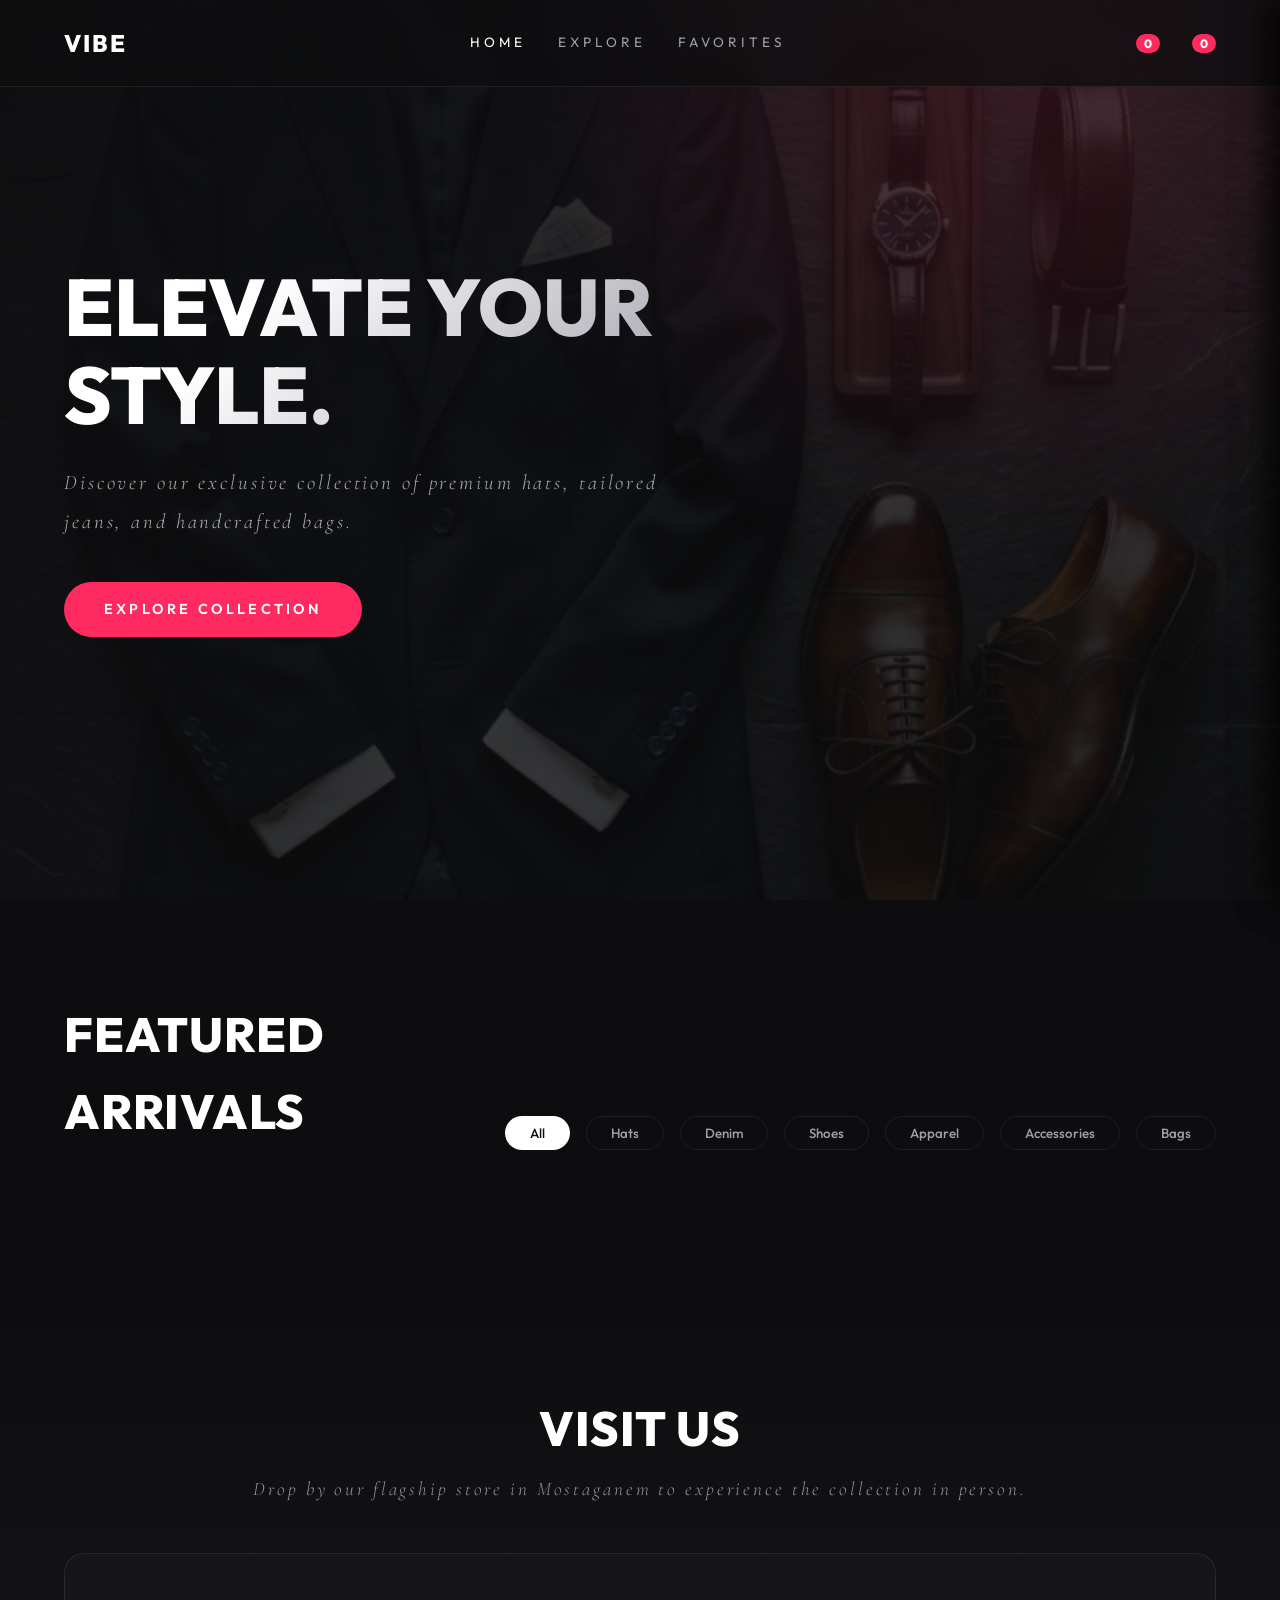
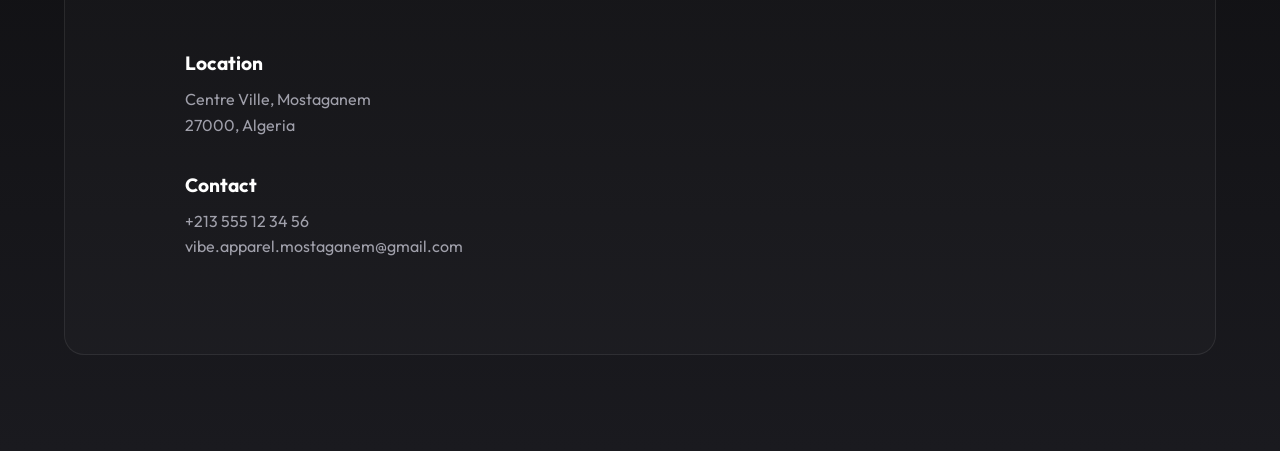
==== index.html @ 13a7c22e "Add files via upload" ====
<!DOCTYPE html>
<html lang="en">
<head>
    <meta charset="UTF-8">
    <meta name="viewport" content="width=device-width, initial-scale=1.0">
    <title>Vibe | Premium Apparel</title>
    <link href="https://fonts.googleapis.com/css2?family=Outfit:wght@300;400;600;800&family=Cormorant+Garamond:ital,wght@0,300;0,400;1,300&display=swap" rel="stylesheet">
    <link rel="stylesheet" href="style.css">
    <!-- Lucide icons for quick premium icons -->
    <script src="https://unpkg.com/lucide@latest"></script>
</head>
<body>
    <header>
        <a href="index.html" class="logo">VIBE</a>
        <nav class="header-nav">
            <a href="index.html" class="nav-link" style="color:white">Home</a>
            <a href="explore.html" class="nav-link">Explore</a>
            <a href="favorites.html" class="nav-link">Favorites</a>
        </nav>
        <div class="header-actions">
            <button id="cart-toggle" class="nav-btn" title="Market Cart">
                <i data-lucide="shopping-bag"></i>
                <span id="cart-count">0</span>
            </button>
            <button id="favorites-toggle" class="nav-btn">
                <i data-lucide="heart"></i>
                <span id="favorites-count">0</span>
            </button>
        </div>
    </header>

    <main>
        <section class="hero">
            <div class="hero-content">
                <h1 class="glitch" data-text="ELEVATE YOUR STYLE.">ELEVATE YOUR STYLE.</h1>
                <p class="hero-subtext">Discover our exclusive collection of premium hats, tailored jeans, and handcrafted bags.</p>
                <a href="explore.html" class="cta-btn">Explore Collection</a>
            </div>
            <div class="hero-bg-animated"></div>
        </section>

        <section class="products-section">
            <div class="section-header">
                <h2 class="featured-title">
                    <span class="word">Featured</span> 
                    <span class="word">Arrivals</span>
                </h2>
                <div class="filters">
                    <button class="filter-btn active" data-filter="all">All</button>
                    <button class="filter-btn" data-filter="hats">Hats</button>
                    <button class="filter-btn" data-filter="jeans">Denim</button>
                    <button class="filter-btn" data-filter="shoes">Shoes</button>
                    <button class="filter-btn" data-filter="apparel">Apparel</button>
                    <button class="filter-btn" data-filter="accessories">Accessories</button>
                    <button class="filter-btn" data-filter="bags">Bags</button>
                </div>
            </div>
            
            <div id="product-grid" class="product-grid">
                <!-- Products dynamically inserted here -->
            </div>
        </section>

        <section class="contact-section">
            <div class="section-header center">
                <h2>Visit Us</h2>
                <p>Drop by our flagship store in Mostaganem to experience the collection in person.</p>
            </div>
            
            <div class="contact-container">
                <div class="contact-info">
                    <div class="contact-card">
                        <i data-lucide="map-pin"></i>
                        <div>
                            <h3>Location</h3>
                            <p>Centre Ville, Mostaganem<br>27000, Algeria</p>
                        </div>
                    </div>
                    <div class="contact-card">
                        <i data-lucide="phone"></i>
                        <div>
                            <h3>Contact</h3>
                            <p>+213 555 12 34 56<br>vibe.apparel.mostaganem@gmail.com</p>
                        </div>
                    </div>
                </div>
                <div class="map-container">
                    <iframe 
                        src="https://maps.google.com/maps?q=Centre%20Ville,%20Mostaganem,%20Algeria&t=&z=14&ie=UTF8&iwloc=&output=embed" 
                        width="100%" 
                        height="100%" 
                        style="border:0;" 
                        allowfullscreen="" 
                        loading="lazy" 
                        referrerpolicy="no-referrer-when-downgrade">
                    </iframe>
                </div>
            </div>
        </section>
    </main>

    <!-- Cart / Market Panel -->
    <aside id="cart-panel" class="favorites-panel cart-panel">
        <div class="panel-header">
            <h2>Your Market</h2>
            <button id="close-cart" class="close-btn"><i data-lucide="x"></i></button>
        </div>
        <div id="cart-list" class="favorites-list">
            <div class="empty-state">Your market is empty.</div>
        </div>
        <div class="cart-footer" id="cart-footer" style="display:none">
            <div class="cart-total"><span>Total</span><span id="cart-total-price">$0.00</span></div>
            <a href="checkout.html" class="checkout-btn">Proceed to Checkout <i data-lucide="arrow-right"></i></a>
        </div>
    </aside>

    <aside id="favorites-panel" class="favorites-panel">
        <div class="panel-header">
            <h2>Your Favorites</h2>
            <button id="close-favorites" class="close-btn"><i data-lucide="x"></i></button>
        </div>
        <div id="favorites-list" class="favorites-list">
            <div class="empty-state">No favorites yet.</div>
        </div>
    </aside>

    <!-- Product Zoom Modal -->
    <div id="product-modal" class="product-modal">
        <div class="modal-content">
            <button id="close-modal" class="close-btn modal-close"><i data-lucide="x"></i></button>
            <div class="modal-body">
                <div class="modal-img-container">
                    <img id="modal-img" src="" alt="Product">
                </div>
            </div>
        </div>
    </div>

    <div id="panel-overlay" class="panel-overlay"></div>

    <!-- GSAP and ScrollTrigger -->
    <script src="https://cdnjs.cloudflare.com/ajax/libs/gsap/3.12.2/gsap.min.js"></script>
    <script src="https://cdnjs.cloudflare.com/ajax/libs/gsap/3.12.2/ScrollTrigger.min.js"></script>
    
    <script src="renderer.js"></script>
</body>
</html>
---- style.css ----
/* Base and Variables */
:root {
    --bg-color: #0d0d0f;
    --surface-color: #1a1a1f;
    --surface-hover: #232329;
    --text-primary: #ffffff;
    --text-secondary: #a0a0ab;
    --accent: #ff2a5f;
    --accent-hover: #ff4d79;
    --border: rgba(255, 255, 255, 0.08);
}

* {
    margin: 0;
    padding: 0;
    box-sizing: border-box;
    font-family: 'Outfit', sans-serif;
}

body {
    background-color: var(--bg-color);
    color: var(--text-primary);
    overflow-x: hidden;
    line-height: 1.6;
}

.fill-current {
    fill: currentColor;
}

/* Header */
header {
    position: fixed;
    top: 0;
    width: 100%;
    padding: 1.5rem 4rem;
    display: flex;
    justify-content: space-between;
    align-items: center;
    background: rgba(13, 13, 15, 0.7);
    backdrop-filter: blur(12px);
    -webkit-backdrop-filter: blur(12px);
    z-index: 100;
    border-bottom: 1px solid var(--border);
}

.header-nav {
    display: flex;
    align-items: center;
    gap: 2rem;
}

.header-actions {
    display: flex;
    align-items: center;
    gap: 1.5rem;
}

.nav-link {
    color: var(--text-secondary);
    text-decoration: none;
    font-size: 0.85rem;
    font-weight: 400;
    letter-spacing: 0.25rem;
    text-transform: uppercase;
    transition: color 0.3s;
    position: relative;
}

.nav-link::after {
    content: '';
    position: absolute;
    bottom: -4px;
    left: 0;
    width: 0;
    height: 1px;
    background: var(--accent);
    transition: width 0.3s;
}

.nav-link:hover {
    color: white;
}

.nav-link:hover::after {
    width: 100%;
}

.logo {
    font-size: 1.5rem;
    font-weight: 800;
    letter-spacing: 2px;
    text-decoration: none;
    color: var(--text-primary);
}

.nav-btn {
    background: transparent;
    border: none;
    color: var(--text-primary);
    cursor: pointer;
    display: flex;
    align-items: center;
    gap: 0.5rem;
    font-size: 1.1rem;
    transition: color 0.3s;
}

.nav-btn:hover {
    color: var(--accent);
}

#favorites-count {
    background: var(--accent);
    color: white;
    font-size: 0.75rem;
    font-weight: 800;
    padding: 2px 8px;
    border-radius: 12px;
}

/* Hero Section */
.hero {
    height: 100vh;
    display: flex;
    align-items: center;
    padding: 0 4rem;
    position: relative;
    overflow: hidden;
    background: linear-gradient(135deg, rgba(13, 13, 15, 0.9) 0%, rgba(13, 13, 15, 0.4) 60%), url('hero-bg.png') center/cover no-repeat;
}

.hero::before {
    content: '';
    position: absolute;
    inset: 0;
    background: rgba(13, 13, 15, 0.7);
    z-index: 0;
}

.hero-content {
    max-width: 600px;
    z-index: 2;
}

.hero h1 {
    font-size: 5rem;
    line-height: 1.1;
    font-weight: 800;
    margin-bottom: 1.5rem;
    background: linear-gradient(135deg, #fff 30%, #a0a0ab 100%);
    -webkit-background-clip: text;
    background-clip: text;
    -webkit-text-fill-color: transparent;
    animation: fadeInUp 1s ease-out forwards;
}

.hero p,
.hero-subtext {
    font-family: 'Cormorant Garamond', serif;
    font-size: 1.3rem;
    font-weight: 300;
    font-style: italic;
    color: rgba(255,255,255,0.65);
    letter-spacing: 0.18rem;
    line-height: 1.9;
    margin-bottom: 2.5rem;
    animation: fadeInUp 1s ease-out 0.2s forwards;
    opacity: 0;
}

.cta-btn {
    display: inline-block;
    padding: 1rem 2.5rem;
    font-size: 0.9rem;
    font-weight: 600;
    letter-spacing: 0.2rem;
    text-transform: uppercase;
    text-decoration: none;
    background: var(--accent);
    color: white;
    border: none;
    border-radius: 30px;
    cursor: pointer;
    transition: transform 0.3s, box-shadow 0.3s, background 0.3s;
    animation: fadeInUp 1s ease-out 0.4s forwards;
    opacity: 0;
}

.cta-btn:hover {
    background: var(--accent-hover);
    transform: translateY(-2px);
    box-shadow: 0 10px 20px rgba(255, 42, 95, 0.3);
}

.hero-bg-animated {
    position: absolute;
    top: -50%;
    right: -20%;
    width: 80vw;
    height: 80vw;
    background: radial-gradient(circle, rgba(255, 42, 95, 0.15) 0%, rgba(13, 13, 15, 0) 70%);
    filter: blur(60px);
    border-radius: 50%;
    animation: float 10s infinite ease-in-out alternate;
    z-index: 1;
}

/* Products Section */
.products-section {
    padding: 6rem 4rem;
}

.section-header {
    display: flex;
    justify-content: space-between;
    align-items: flex-end;
    margin-bottom: 3rem;
}

.section-header h2 {
    font-size: 3rem;
    font-weight: 800;
    letter-spacing: 0.05rem;
    text-transform: uppercase;
}

.section-header.center {
    flex-direction: column;
    align-items: center;
    text-align: center;
}

.section-header.center p {
    font-family: 'Cormorant Garamond', serif;
    font-style: italic;
    font-weight: 300;
    font-size: 1.2rem;
    letter-spacing: 0.18rem;
    color: rgba(255,255,255,0.55);
    margin-top: 0.5rem;
}

.filters {
    display: flex;
    gap: 1rem;
}

.filter-btn {
    background: transparent;
    border: 1px solid var(--border);
    color: var(--text-secondary);
    padding: 0.5rem 1.5rem;
    border-radius: 20px;
    cursor: pointer;
    transition: all 0.3s;
    font-weight: 500;
}

.filter-btn:hover,
.filter-btn.active {
    background: var(--text-primary);
    color: var(--bg-color);
}

/* Product Grid with Hover Reveal Pattern */
.product-grid {
    display: grid;
    grid-template-columns: repeat(auto-fill, minmax(300px, 1fr));
    gap: 2rem;
    transition: background-color 0.4s ease;
}

/* The magic for "concealing the background" */
.product-grid:has(.product-card:hover) .product-card:not(:hover) {
    opacity: 0.3;
    filter: blur(2px) grayscale(50%);
    transform: scale(0.98);
}

.product-card {
    background: var(--surface-color);
    border-radius: 16px;
    overflow: hidden;
    position: relative;
    transition: all 0.4s cubic-bezier(0.175, 0.885, 0.32, 1.275);
    border: 1px solid var(--border);
    cursor: pointer;
    display: flex;
    flex-direction: column;
}

.product-card:hover {
    transform: translateY(-10px) scale(1.02);
    box-shadow: 0 20px 40px rgba(0, 0, 0, 0.5);
    border-color: rgba(255, 255, 255, 0.2);
    z-index: 10;
}

.card-img-wrapper {
    width: 100%;
    aspect-ratio: 4/5;
    overflow: hidden;
    background: #2a2a30;
    position: relative;
}

.card-img {
    width: 100%;
    height: 100%;
    object-fit: cover;
    transition: transform 0.7s cubic-bezier(0.4, 0, 0.2, 1);
}

.fav-icon-btn {
    position: absolute;
    top: 1rem;
    right: 1rem;
    background: rgba(0,0,0,0.5);
    border: 1px solid rgba(255,255,255,0.1);
    border-radius: 50%;
    width: 40px; height: 40px;
    display: flex; align-items: center; justify-content: center;
    cursor: pointer;
    transition: all 0.3s;
    backdrop-filter: blur(4px);
    z-index: 5;
}
.fav-icon-btn:hover {
    background: rgba(0,0,0,0.8);
    transform: scale(1.05);
}

.product-card:hover .card-img {
    transform: scale(1.08);
}

.card-info {
    padding: 1.5rem;
    flex-grow: 1;
    display: flex;
    flex-direction: column;
    justify-content: flex-end;
}

.card-category {
    font-size: 0.8rem;
    color: var(--text-secondary);
    text-transform: uppercase;
    letter-spacing: 1px;
    margin-bottom: 0.5rem;
}

.card-title {
    font-size: 1.2rem;
    font-weight: 600;
    margin-bottom: 0.5rem;
}

.card-price {
    font-size: 1.2rem;
    color: var(--text-light);
    margin-bottom: 1rem;
}

.category-title {
    color: var(--gold);
    margin: 4rem 0 2rem;
    text-transform: uppercase;
    font-size: 2rem;
    border-bottom: 1px solid var(--gold-dark);
    padding-bottom: 0.5rem;
    grid-column: 1 / -1;
    width: 100%;
}

.fav-btn {
    position: absolute;
    top: 1rem;
    right: 1rem;
    background: rgba(0, 0, 0, 0.4);
    backdrop-filter: blur(8px);
    border: none;
    border-radius: 50%;
    width: 40px;
    height: 40px;
    display: flex;
    justify-content: center;
    align-items: center;
    color: white;
    cursor: pointer;
    transition: all 0.3s;
    opacity: 0;
    transform: translateY(-10px);
}

.product-card:hover .fav-btn {
    opacity: 1;
    transform: translateY(0);
}

.fav-btn.active {
    color: var(--accent);
    opacity: 1;
    transform: translateY(0);
}

.fav-btn:hover {
    background: rgba(255, 255, 255, 0.1);
    transform: scale(1.1);
}

/* Favorites Panel */
.favorites-panel {
    position: fixed;
    top: 0;
    right: -400px;
    width: 400px;
    height: 100vh;
    background: var(--surface-color);
    box-shadow: -10px 0 30px rgba(0, 0, 0, 0.5);
    z-index: 200;
    transition: right 0.4s cubic-bezier(0.165, 0.84, 0.44, 1);
    display: flex;
    flex-direction: column;
    border-left: 1px solid var(--border);
}

.favorites-panel.open {
    right: 0;
}

.panel-overlay {
    position: fixed;
    top: 0;
    left: 0;
    width: 100%;
    height: 100vh;
    background: rgba(0, 0, 0, 0.6);
    backdrop-filter: blur(4px);
    z-index: 150;
    opacity: 0;
    pointer-events: none;
    transition: opacity 0.4s;
}

.panel-overlay.active {
    opacity: 1;
    pointer-events: all;
}

.panel-header {
    padding: 2rem;
    border-bottom: 1px solid var(--border);
    display: flex;
    justify-content: space-between;
    align-items: center;
}

.close-btn {
    background: transparent;
    border: none;
    color: var(--text-secondary);
    cursor: pointer;
    transition: color 0.3s;
}

.close-btn:hover {
    color: white;
}

.favorites-list {
    padding: 2rem;
    flex: 1;
    overflow-y: auto;
    display: flex;
    flex-direction: column;
    gap: 1.5rem;
}

.fav-item {
    display: flex;
    gap: 1rem;
    align-items: center;
    background: rgba(255, 255, 255, 0.03);
    padding: 0.5rem;
    border-radius: 12px;
    border: 1px solid transparent;
    transition: border-color 0.3s;
}

.fav-item:hover {
    border-color: var(--border);
}

.fav-item-img {
    width: 60px;
    height: 75px;
    border-radius: 8px;
    object-fit: cover;
}

.fav-item-info {
    flex: 1;
}

.fav-item-title {
    font-weight: 600;
    font-size: 0.9rem;
    margin-bottom: 0.2rem;
}

.fav-item-price {
    color: var(--accent);
    font-size: 0.9rem;
}

.remove-fav-btn {
    background: transparent;
    border: none;
    color: var(--text-secondary);
    cursor: pointer;
    padding: 0.5rem;
    transition: color 0.3s;
}

.remove-fav-btn:hover {
    color: var(--accent);
}

.empty-state {
    text-align: center;
    color: var(--text-secondary);
    margin-top: 2rem;
}

/* Animations */
@keyframes fadeInUp {
    to {
        opacity: 1;
        transform: translateY(0);
    }

    from {
        opacity: 0;
        transform: translateY(30px);
    }
}

@keyframes float {
    0% {
        transform: translateY(0) translateX(0);
    }

    100% {
        transform: translateY(-30px) translateX(20px);
    }
}

@media (max-width: 768px) {
    header {
        padding: 1.5rem 2rem;
    }

    .hero {
        padding: 0 2rem;
        justify-content: center;
        text-align: center;
    }

    .hero h1 {
        font-size: 3.5rem;
    }

    .products-section {
        padding: 4rem 2rem;
    }

    .favorites-panel {
        width: 100%;
        right: -100%;
    }
}

/* Additional Helpers */
.center { text-align: center; justify-content: center; align-items: center; }
.center p { color: var(--text-secondary); margin-top: 0.5rem; }

/* Contact Section & Map (50/50 split) */
.contact-section {
    padding: 6rem 4rem;
    background: linear-gradient(to bottom, var(--bg-color), var(--surface-color));
}

.contact-container {
    display: flex;
    gap: 0;
    margin-top: 3rem;
    background: rgba(255,255,255,0.02);
    border: 1px solid var(--border);
    border-radius: 20px;
    overflow: hidden;
}

.contact-info {
    flex: 0 0 50%;
    padding: 4rem;
    display: flex;
    flex-direction: column;
    justify-content: center;
    gap: 2rem;
}

.contact-card {
    display: flex;
    align-items: flex-start;
    gap: 1.5rem;
}

.contact-card i {
    color: var(--accent);
    width: 32px;
    height: 32px;
}

.contact-card h3 {
    font-size: 1.2rem;
    margin-bottom: 0.5rem;
    color: white;
}

.contact-card p {
    color: var(--text-secondary);
    line-height: 1.6;
}

.map-container {
    flex: 0 0 50%;
    min-height: 400px;
}

@media (max-width: 992px) {
    .contact-container { flex-direction: column; }
    .contact-info, .map-container { flex: 0 0 100%; }
    .map-container { min-height: 300px; }
}

/* Modal Overlay Styling */
.product-modal {
    position: fixed;
    top: 0;
    left: 0;
    width: 100vw;
    height: 100vh;
    background: rgba(0, 0, 0, 0.9);
    backdrop-filter: blur(10px);
    z-index: 9999;
    display: flex;
    justify-content: center;
    align-items: center;
    opacity: 0;
    pointer-events: none;
    transition: opacity 0.3s ease;
}

.product-modal.active {
    opacity: 1;
    pointer-events: auto;
}

.product-modal .modal-content {
    position: relative;
    background: transparent;
    border: none;
    box-shadow: none;
    display: flex;
    justify-content: center;
    align-items: center;
    width: 100%;
    height: 100%;
}

.product-modal .modal-close {
    position: absolute;
    top: 2rem;
    right: 2rem;
    background: rgba(255, 255, 255, 0.1);
    border: none;
    border-radius: 50%;
    width: 50px;
    height: 50px;
    display: flex;
    justify-content: center;
    align-items: center;
    color: white;
    cursor: pointer;
    z-index: 10000;
    transition: all 0.3s;
}

.product-modal .modal-close:hover {
    background: var(--accent);
    transform: rotate(90deg);
}

.modal-body {
    display: flex;
    justify-content: center;
    align-items: center;
    width: 100%;
}

.modal-img-container {
    display: flex;
    justify-content: center;
    align-items: center;
    background: transparent;
    width: 100%;
}

.modal-img-container img {
    max-height: 85vh;
    max-width: 90vw;
    object-fit: contain;
    border-radius: 12px;
}

/* ============================================================
   Cart / Market Styles
   ============================================================ */

/* "Add to Market" button on product cards */
.card-price-row {
    display: flex;
    justify-content: space-between;
    align-items: center;
}

.add-to-cart-btn {
    background: rgba(255, 42, 95, 0.12);
    border: 1px solid rgba(255, 42, 95, 0.35);
    color: var(--accent);
    border-radius: 50%;
    width: 36px;
    height: 36px;
    display: flex;
    justify-content: center;
    align-items: center;
    cursor: pointer;
    transition: all 0.3s;
    flex-shrink: 0;
}

.add-to-cart-btn:hover {
    background: var(--accent);
    border-color: var(--accent);
    color: white;
    transform: scale(1.15);
}

/* Cart count badge (mirroring favorites) */
#cart-count {
    background: var(--accent);
    color: white;
    font-size: 0.75rem;
    font-weight: 800;
    padding: 2px 8px;
    border-radius: 12px;
}

/* Quantity controls inside cart panel */
.cart-qty-row {
    display: flex;
    align-items: center;
    gap: 0.5rem;
    margin: 0.35rem 0;
}

.qty-btn {
    background: rgba(255,255,255,0.08);
    border: 1px solid var(--border);
    color: white;
    border-radius: 50%;
    width: 26px;
    height: 26px;
    display: flex;
    justify-content: center;
    align-items: center;
    cursor: pointer;
    font-size: 1rem;
    line-height: 1;
    transition: background 0.2s;
}

.qty-btn:hover {
    background: rgba(255,255,255,0.18);
}

.qty-label {
    font-size: 0.9rem;
    font-weight: 600;
    min-width: 20px;
    text-align: center;
}

/* Cart footer (total + checkout CTA) */
.cart-footer {
    padding: 1.5rem 2rem;
    border-top: 1px solid var(--border);
    background: rgba(0,0,0,0.2);
}

.cart-total {
    display: flex;
    justify-content: space-between;
    font-size: 1rem;
    font-weight: 600;
    margin-bottom: 1rem;
}

.checkout-btn {
    display: flex;
    justify-content: center;
    align-items: center;
    gap: 0.5rem;
    width: 100%;
    padding: 0.85rem;
    background: var(--accent);
    color: white;
    text-decoration: none;
    border-radius: 10px;
    font-size: 0.85rem;
    font-weight: 700;
    letter-spacing: 0.1rem;
    text-transform: uppercase;
    transition: all 0.3s;
}

.checkout-btn:hover {
    background: #ff4d79;
    transform: translateY(-2px);
    box-shadow: 0 10px 30px rgba(255, 42, 95, 0.35);
}

/* Background clip fix for standard compatibility */
.hero h1 {
    background-clip: text;
}
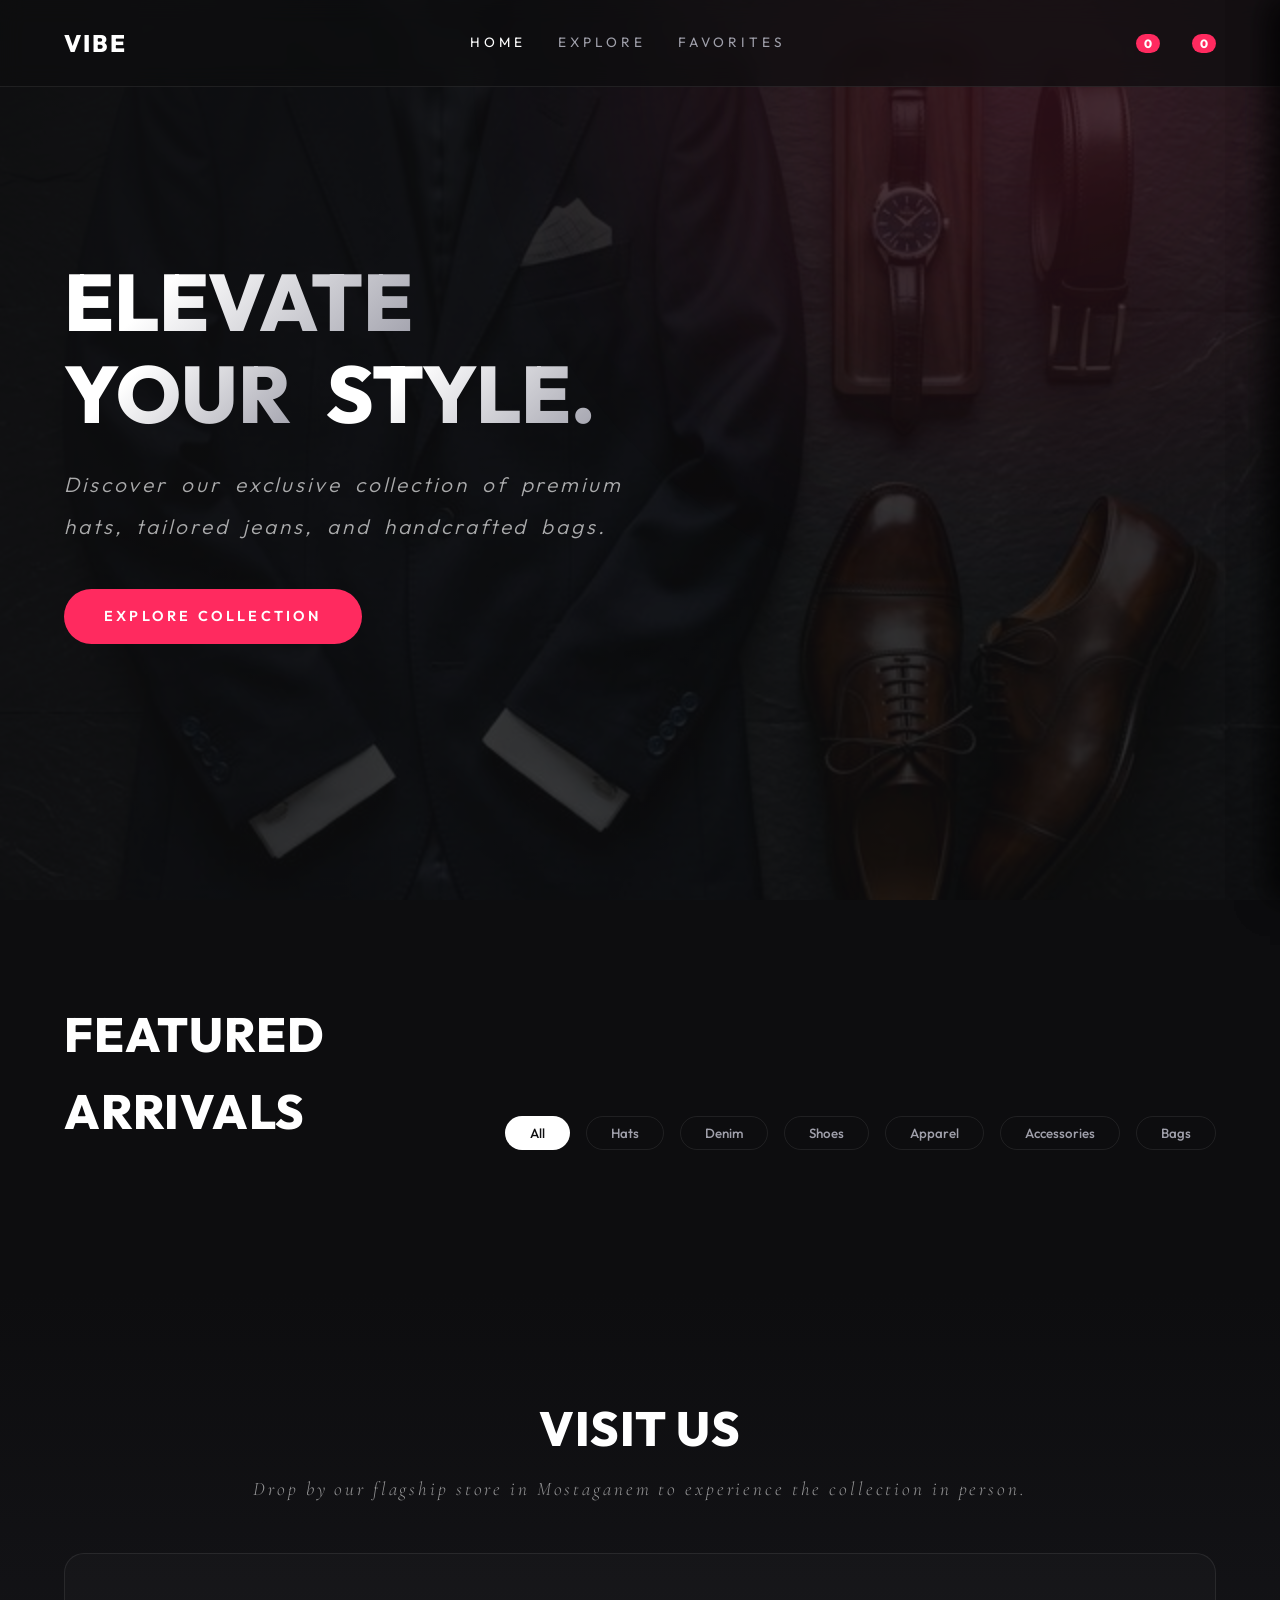
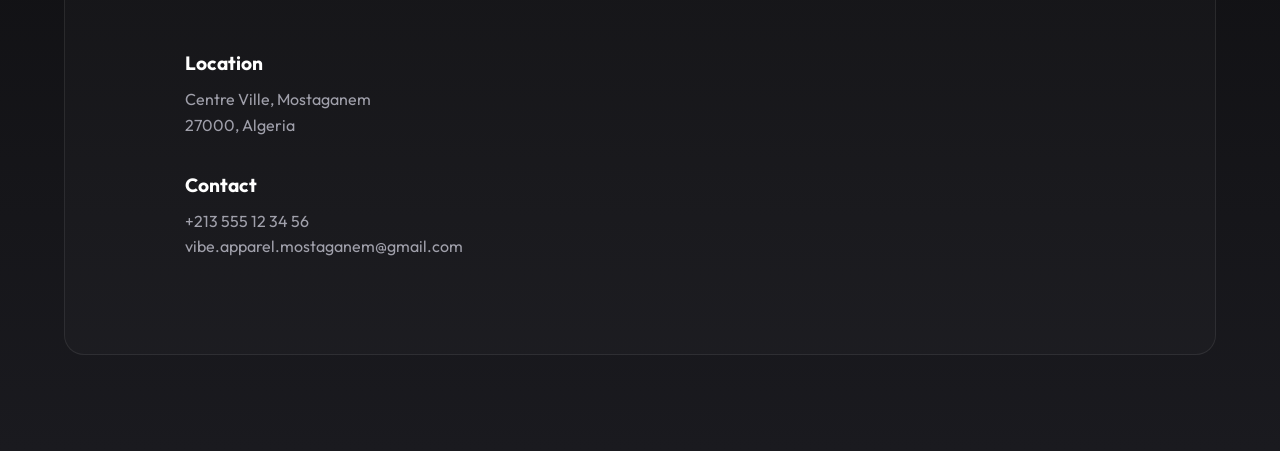
==== commit a2e0df29: "Add files via upload" ====
--- a/index.html
+++ b/index.html
@@ -32,9 +32,26 @@
     <main>
         <section class="hero">
             <div class="hero-content">
-                <h1 class="glitch" data-text="ELEVATE YOUR STYLE.">ELEVATE YOUR STYLE.</h1>
-                <p class="hero-subtext">Discover our exclusive collection of premium hats, tailored jeans, and handcrafted bags.</p>
-                <a href="explore.html" class="cta-btn">Explore Collection</a>
+                <h1 class="hero-title">
+                    <span class="hw" style="--i:0">ELEVATE</span>
+                    <span class="hw" style="--i:1">YOUR</span>
+                    <span class="hw" style="--i:2">STYLE.</span>
+                </h1>
+                <p class="hero-subtext">
+                    <span class="pw" style="--i:0">Discover</span>
+                    <span class="pw" style="--i:1">our</span>
+                    <span class="pw" style="--i:2">exclusive</span>
+                    <span class="pw" style="--i:3">collection</span>
+                    <span class="pw" style="--i:4">of</span>
+                    <span class="pw" style="--i:5">premium</span>
+                    <span class="pw" style="--i:6">hats,</span>
+                    <span class="pw" style="--i:7">tailored</span>
+                    <span class="pw" style="--i:8">jeans,</span>
+                    <span class="pw" style="--i:9">and</span>
+                    <span class="pw" style="--i:10">handcrafted</span>
+                    <span class="pw" style="--i:11">bags.</span>
+                </p>
+                <a href="explore.html" class="cta-btn hero-btn">Explore Collection</a>
             </div>
             <div class="hero-bg-animated"></div>
         </section>
--- a/style.css
+++ b/style.css
@@ -143,16 +143,59 @@
     z-index: 2;
 }
 
-.hero h1 {
+/* Hero Title — word-by-word slide-up */
+.hero-title {
     font-size: 5rem;
-    line-height: 1.1;
+    line-height: 1.15;
     font-weight: 800;
     margin-bottom: 1.5rem;
+    display: block;
+}
+
+/* Each word in h1 */
+.hw {
+    display: inline-block;
     background: linear-gradient(135deg, #fff 30%, #a0a0ab 100%);
     -webkit-background-clip: text;
     background-clip: text;
     -webkit-text-fill-color: transparent;
-    animation: fadeInUp 1s ease-out forwards;
+    opacity: 0;
+    transform: translateY(50px);
+    animation: wordRise 0.9s cubic-bezier(0.16, 1, 0.3, 1) forwards;
+    animation-delay: calc(var(--i) * 0.18s + 0.1s);
+    margin-right: 0.25em;
+}
+
+/* Each word in subtitle */
+.pw {
+    display: inline-block;
+    opacity: 0;
+    transform: translateY(20px);
+    animation: wordFade 0.7s ease forwards;
+    animation-delay: calc(var(--i) * 0.06s + 0.65s);
+    margin-right: 0.25em;
+}
+
+/* CTA Button */
+.hero-btn {
+    opacity: 0;
+    transform: translateY(20px);
+    animation: wordFade 0.8s ease forwards;
+    animation-delay: 1.6s;
+}
+
+@keyframes wordRise {
+    to {
+        opacity: 1;
+        transform: translateY(0);
+    }
+}
+
+@keyframes wordFade {
+    to {
+        opacity: 1;
+        transform: translateY(0);
+    }
 }
 
 .hero p,
@@ -163,10 +206,8 @@
     font-style: italic;
     color: rgba(255,255,255,0.65);
     letter-spacing: 0.18rem;
-    line-height: 1.9;
+    line-height: 2;
     margin-bottom: 2.5rem;
-    animation: fadeInUp 1s ease-out 0.2s forwards;
-    opacity: 0;
 }
 
 .cta-btn {
@@ -183,8 +224,6 @@
     border-radius: 30px;
     cursor: pointer;
     transition: transform 0.3s, box-shadow 0.3s, background 0.3s;
-    animation: fadeInUp 1s ease-out 0.4s forwards;
-    opacity: 0;
 }
 
 .cta-btn:hover {
